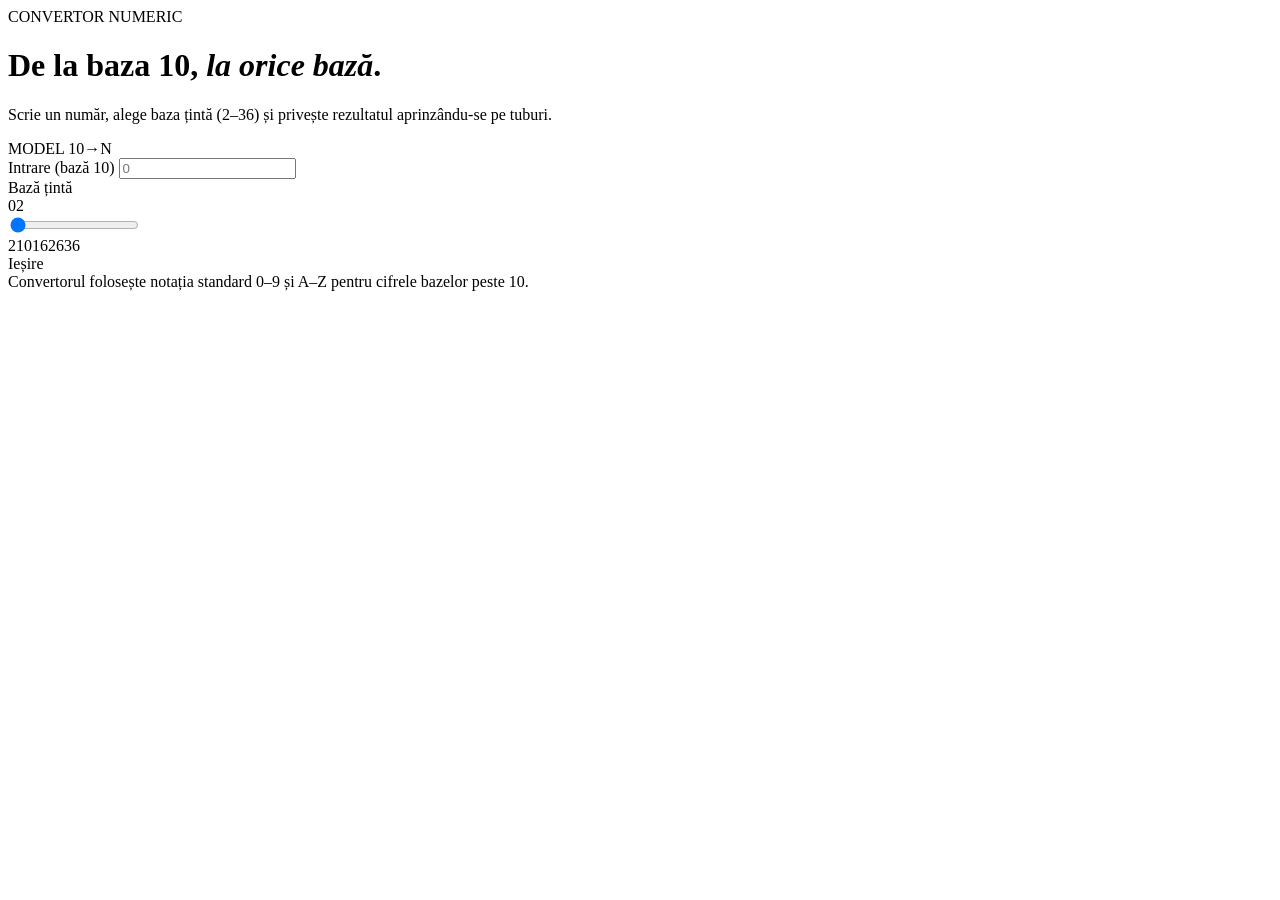
==== binar/index.html @ a34fc868 "Update HTML structure and language to Romanian" ====
<!DOCTYPE html>
<html lang="ro">
<head>
<meta charset="UTF-8">
<meta name="viewport" content="width=device-width, initial-scale=1.0">
<title>Convertor de baze numerice</title>
<meta name="description" content="Convertește un număr din baza 10 în orice bază de la 2 la 36, pe un afișaj cu tuburi Nixie.">

<link rel="preconnect" href="https://fonts.googleapis.com">
<link rel="preconnect" href="https://fonts.gstatic.com" crossorigin>
<link href="https://fonts.googleapis.com/css2?family=Big+Shoulders+Display:wght@600;700;800&family=Work+Sans:wght@400;500;600&family=Space+Mono:wght@400;700&display=swap" rel="stylesheet">

<link rel="stylesheet" href="style.css">
</head>
<body>

<main>
  <span class="eyebrow">CONVERTOR NUMERIC</span>
  <h1>De la baza 10, <em>la orice bază</em>.</h1>
  <p class="subhead">Scrie un număr, alege baza țintă (2–36) și privește rezultatul aprinzându-se pe tuburi.</p>

  <div class="device">
    <div class="device-head">
      <span class="brand">MODEL 10→N</span>
      <span class="power-dot" aria-hidden="true"></span>
    </div>

    <div class="row">
      <label class="row-label" for="numInput">Intrare <span class="row-hint">(bază 10)</span></label>
      <input
        id="numInput"
        class="num-input"
        type="text"
        inputmode="numeric"
        autocomplete="off"
        spellcheck="false"
        placeholder="0"
        aria-describedby="inputError"
      >
      <span id="inputError" class="input-error"></span>
    </div>

    <div class="row">
      <div class="base-head">
        <label class="row-label" for="baseRange">Bază țintă</label>
        <div class="base-readout" aria-hidden="true">
          <span class="tube tube-small" id="baseTubeTens">0</span><span class="tube tube-small" id="baseTubeOnes">2</span>
        </div>
      </div>
      <input type="range" id="baseRange" class="base-range" min="2" max="36" step="1" value="2" aria-label="Bază țintă, de la 2 la 36">
      <div class="base-scale" aria-hidden="true">
        <span>2</span><span>10</span><span>16</span><span>26</span><span>36</span>
      </div>
    </div>

    <div class="row output-row">
      <label class="row-label">Ieșire</label>
      <div class="tube-bank" id="tubeBank" aria-live="polite"></div>
    </div>
  </div>

  <footer>Convertorul folosește notația standard 0–9 și A–Z pentru cifrele bazelor peste 10.</footer>
</main>

<script src="main.js"></script>
</body>
</html>
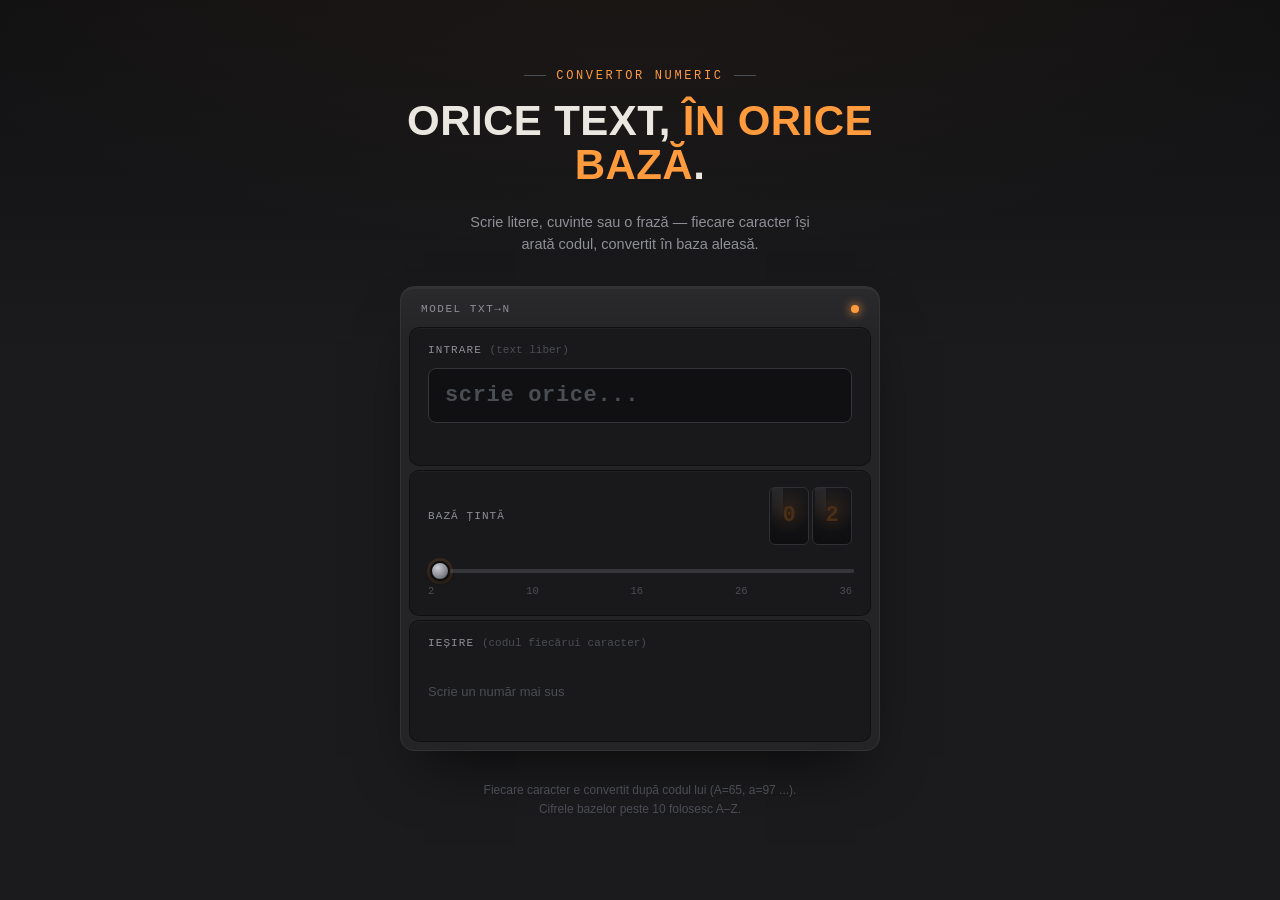
==== commit 92dda41e: "Update HTML for text base converter" ====
--- a/binar/index.html
+++ b/binar/index.html
@@ -3,8 +3,8 @@
 <head>
 <meta charset="UTF-8">
 <meta name="viewport" content="width=device-width, initial-scale=1.0">
-<title>Convertor de baze numerice</title>
-<meta name="description" content="Convertește un număr din baza 10 în orice bază de la 2 la 36, pe un afișaj cu tuburi Nixie.">
+<title>Convertor de text în orice bază</title>
+<meta name="description" content="Convertește orice text — litere, cuvinte, fraze — în orice bază de la 2 la 36, pe un afișaj cu tuburi Nixie.">
 
 <link rel="preconnect" href="https://fonts.googleapis.com">
 <link rel="preconnect" href="https://fonts.gstatic.com" crossorigin>
@@ -16,31 +16,30 @@
 
 <main>
   <span class="eyebrow">CONVERTOR NUMERIC</span>
-  <h1>De la baza 10, <em>la orice bază</em>.</h1>
-  <p class="subhead">Scrie un număr, alege baza țintă (2–36) și privește rezultatul aprinzându-se pe tuburi.</p>
+  <h1>Orice text, <em>în orice bază</em>.</h1>
+  <p class="subhead">Scrie litere, cuvinte sau o frază — fiecare caracter își arată codul, convertit în baza aleasă.</p>
 
   <div class="device">
     <div class="device-head">
-      <span class="brand">MODEL 10→N</span>
+      <span class="brand">MODEL TXT→N</span>
       <span class="power-dot" aria-hidden="true"></span>
     </div>
 
     <div class="row">
-      <label class="row-label" for="numInput">Intrare <span class="row-hint">(bază 10)</span></label>
+      <label class="row-label" for="numInput">Intrare <span class="row-hint">(text liber)</span></label>
       <input
         id="numInput"
         class="num-input"
         type="text"
-        inputmode="numeric"
         autocomplete="off"
         spellcheck="false"
-        placeholder="0"
+        placeholder="scrie orice..."
         aria-describedby="inputError"
       >
       <span id="inputError" class="input-error"></span>
     </div>
 
-    <div class="row">
+    <div class="row row-base">
       <div class="base-head">
         <label class="row-label" for="baseRange">Bază țintă</label>
         <div class="base-readout" aria-hidden="true">
@@ -54,12 +53,12 @@
     </div>
 
     <div class="row output-row">
-      <label class="row-label">Ieșire</label>
+      <label class="row-label">Ieșire <span class="row-hint">(codul fiecărui caracter)</span></label>
       <div class="tube-bank" id="tubeBank" aria-live="polite"></div>
     </div>
   </div>
 
-  <footer>Convertorul folosește notația standard 0–9 și A–Z pentru cifrele bazelor peste 10.</footer>
+  <footer>Fiecare caracter e convertit după codul lui (A=65, a=97 ...). Cifrele bazelor peste 10 folosesc A–Z.</footer>
 </main>
 
 <script src="main.js"></script>
--- a/binar/style.css
+++ b/binar/style.css
@@ -0,0 +1,360 @@
+:root {
+  --chassis: #1B1B1D;
+  --chassis-deep: #101012;
+  --panel: #242427;
+  --panel-inset: #19191B;
+  --metal: #8A8D93;
+  --metal-light: #CBCED4;
+  --metal-dark: #4A4D53;
+  --amber: #FF9A3D;
+  --amber-bright: #FFC084;
+  --amber-dim: #4A2E15;
+  --amber-glow: rgba(255, 154, 61, 0.55);
+  --text: #EAE7E0;
+  --text-dim: #8E9096;
+  --line: #35353A;
+  --danger: #E2604F;
+
+  --font-display: 'Big Shoulders Display', 'Arial Narrow', sans-serif;
+  --font-body: 'Work Sans', 'Segoe UI', sans-serif;
+  --font-mono: 'Space Mono', 'Courier New', monospace;
+}
+
+* { box-sizing: border-box; }
+
+html { scroll-behavior: smooth; }
+
+@media (prefers-reduced-motion: reduce) {
+  *, *::before, *::after {
+    animation-duration: 0.01ms !important;
+    transition-duration: 0.01ms !important;
+  }
+}
+
+body {
+  margin: 0;
+  min-height: 100vh;
+  font-family: var(--font-body);
+  color: var(--text);
+  background:
+    radial-gradient(ellipse 120% 70% at 50% -10%, rgba(255, 154, 61, 0.06), transparent 55%),
+    linear-gradient(180deg, var(--chassis-deep), var(--chassis) 40%);
+  background-color: var(--chassis);
+  display: flex;
+  align-items: center;
+  justify-content: center;
+  padding: 48px 20px 60px;
+}
+
+main {
+  width: 100%;
+  max-width: 480px;
+  display: flex;
+  flex-direction: column;
+  align-items: center;
+}
+
+.eyebrow {
+  font-family: var(--font-mono);
+  font-size: 12px;
+  letter-spacing: 0.22em;
+  text-transform: uppercase;
+  color: var(--amber);
+  display: flex;
+  align-items: center;
+  gap: 10px;
+}
+.eyebrow::before, .eyebrow::after {
+  content: '';
+  width: 22px;
+  height: 1px;
+  background: var(--metal-dark);
+}
+
+h1 {
+  font-family: var(--font-display);
+  font-weight: 700;
+  font-size: clamp(30px, 6vw, 42px);
+  line-height: 1.04;
+  text-transform: uppercase;
+  letter-spacing: 0.01em;
+  text-align: center;
+  margin: 16px 0 10px;
+  color: var(--text);
+}
+h1 em {
+  font-style: normal;
+  color: var(--amber);
+}
+
+.subhead {
+  font-size: 14.5px;
+  color: var(--text-dim);
+  text-align: center;
+  max-width: 360px;
+  line-height: 1.55;
+  margin-bottom: 30px;
+}
+
+/* ---------------- Device chassis ---------------- */
+
+.device {
+  width: 100%;
+  background: linear-gradient(180deg, #2A2A2D, var(--panel) 12%);
+  border-radius: 14px;
+  padding: 4px;
+  box-shadow:
+    0 30px 60px -24px rgba(0,0,0,0.7),
+    0 2px 0 rgba(255,255,255,0.04) inset;
+  border: 1px solid #333336;
+}
+
+.device-head {
+  display: flex;
+  align-items: center;
+  justify-content: space-between;
+  padding: 12px 16px;
+}
+
+.device-head .brand {
+  font-family: var(--font-mono);
+  font-size: 11px;
+  letter-spacing: 0.14em;
+  color: var(--text-dim);
+}
+
+.power-dot {
+  width: 8px;
+  height: 8px;
+  border-radius: 50%;
+  background: var(--amber);
+  box-shadow: 0 0 8px 2px var(--amber-glow);
+  animation: pulse-dot 2.4s ease-in-out infinite;
+}
+
+@keyframes pulse-dot {
+  0%, 100% { opacity: 1; }
+  50% { opacity: 0.45; }
+}
+
+.row {
+  background: var(--panel-inset);
+  margin: 0 4px 4px;
+  border-radius: 10px;
+  padding: 16px 18px 18px;
+  border: 1px solid rgba(0,0,0,0.4);
+  box-shadow: 0 1px 0 rgba(255,255,255,0.03) inset;
+}
+.row:last-child { margin-bottom: 4px; }
+
+.row-label {
+  display: block;
+  font-family: var(--font-mono);
+  font-size: 11px;
+  letter-spacing: 0.1em;
+  text-transform: uppercase;
+  color: var(--text-dim);
+  margin-bottom: 12px;
+}
+
+.row-hint {
+  text-transform: none;
+  letter-spacing: 0;
+  color: var(--metal-dark);
+}
+
+/* ---------------- Number input ---------------- */
+
+.num-input {
+  width: 100%;
+  background: var(--chassis-deep);
+  border: 1px solid var(--line);
+  border-radius: 8px;
+  padding: 14px 16px;
+  font-family: var(--font-mono);
+  font-size: 22px;
+  font-weight: 700;
+  color: var(--amber-bright);
+  text-shadow: 0 0 12px var(--amber-glow);
+  letter-spacing: 0.03em;
+  transition: border-color 0.2s ease, box-shadow 0.2s ease;
+}
+
+.num-input::placeholder { color: var(--metal-dark); text-shadow: none; }
+
+.num-input:focus {
+  outline: none;
+  border-color: var(--amber);
+  box-shadow: 0 0 0 3px rgba(255, 154, 61, 0.15);
+}
+
+.num-input.has-error {
+  border-color: var(--danger);
+}
+
+.input-error {
+  display: block;
+  min-height: 16px;
+  font-family: var(--font-mono);
+  font-size: 11.5px;
+  color: var(--danger);
+  margin-top: 8px;
+}
+
+/* ---------------- Base slider ---------------- */
+
+.base-head {
+  display: flex;
+  align-items: center;
+  justify-content: space-between;
+  margin-bottom: 14px;
+}
+.base-head .row-label { margin-bottom: 0; }
+
+.base-readout {
+  display: flex;
+  gap: 3px;
+}
+
+.tube-small {
+  width: 26px;
+  height: 34px;
+  font-size: 16px;
+}
+
+.base-range {
+  -webkit-appearance: none;
+  appearance: none;
+  width: 100%;
+  height: 4px;
+  border-radius: 2px;
+  background: var(--line);
+  outline: none;
+}
+
+.base-range::-webkit-slider-thumb {
+  -webkit-appearance: none;
+  width: 20px;
+  height: 20px;
+  border-radius: 50%;
+  background: radial-gradient(circle at 35% 30%, var(--metal-light), var(--metal) 55%, var(--metal-dark) 100%);
+  border: 2px solid #0d0d0e;
+  box-shadow: 0 2px 4px rgba(0,0,0,0.5), 0 0 0 3px rgba(255,154,61,0.12);
+  cursor: pointer;
+  margin-top: -8px;
+}
+
+.base-range::-moz-range-thumb {
+  width: 18px;
+  height: 18px;
+  border-radius: 50%;
+  background: radial-gradient(circle at 35% 30%, var(--metal-light), var(--metal) 55%, var(--metal-dark) 100%);
+  border: 2px solid #0d0d0e;
+  box-shadow: 0 2px 4px rgba(0,0,0,0.5);
+  cursor: pointer;
+}
+
+.base-range::-webkit-slider-runnable-track {
+  height: 4px;
+  border-radius: 2px;
+  background: linear-gradient(to right, var(--amber) 0%, var(--amber) var(--pct, 0%), var(--line) var(--pct, 0%), var(--line) 100%);
+}
+.base-range::-moz-range-progress {
+  height: 4px;
+  border-radius: 2px;
+  background: var(--amber);
+}
+.base-range::-moz-range-track {
+  height: 4px;
+  border-radius: 2px;
+  background: var(--line);
+}
+
+.base-range:focus-visible {
+  outline: 2px solid var(--amber);
+  outline-offset: 4px;
+}
+
+.base-scale {
+  display: flex;
+  justify-content: space-between;
+  margin-top: 8px;
+  font-family: var(--font-mono);
+  font-size: 10.5px;
+  color: var(--metal-dark);
+}
+
+/* ---------------- Nixie tube bank ---------------- */
+
+.tube-bank {
+  display: flex;
+  flex-wrap: wrap;
+  gap: 6px;
+  min-height: 62px;
+  align-items: center;
+}
+
+.tube {
+  position: relative;
+  width: 40px;
+  height: 58px;
+  border-radius: 6px;
+  background:
+    radial-gradient(ellipse 80% 60% at 50% 40%, rgba(255,154,61,0.10), transparent 70%),
+    linear-gradient(180deg, #17171A, #0E0E10);
+  border: 1px solid #303034;
+  display: flex;
+  align-items: center;
+  justify-content: center;
+  font-family: var(--font-mono);
+  font-weight: 700;
+  font-size: 22px;
+  color: var(--amber-dim);
+  overflow: hidden;
+  flex-shrink: 0;
+}
+
+.tube::after {
+  content: '';
+  position: absolute;
+  top: 0; left: 6%;
+  width: 28%;
+  height: 100%;
+  background: linear-gradient(180deg, rgba(255,255,255,0.08), transparent 60%);
+  pointer-events: none;
+}
+
+.tube.lit {
+  color: var(--amber-bright);
+  text-shadow: 0 0 10px var(--amber-glow), 0 0 22px var(--amber-glow);
+  border-color: #4a3220;
+  animation: tube-flicker 0.35s ease-out;
+}
+
+@keyframes tube-flicker {
+  0%   { opacity: 0.2; }
+  35%  { opacity: 1; }
+  55%  { opacity: 0.55; }
+  100% { opacity: 1; }
+}
+
+.tube-empty {
+  color: var(--metal-dark);
+  font-family: var(--font-body);
+  font-size: 13px;
+  font-weight: 500;
+}
+
+footer {
+  margin-top: 30px;
+  font-size: 12px;
+  color: var(--metal-dark);
+  text-align: center;
+  max-width: 340px;
+  line-height: 1.6;
+}
+
+@media (max-width: 420px) {
+  .tube { width: 34px; height: 50px; font-size: 18px; }
+  .num-input { font-size: 19px; }
+}
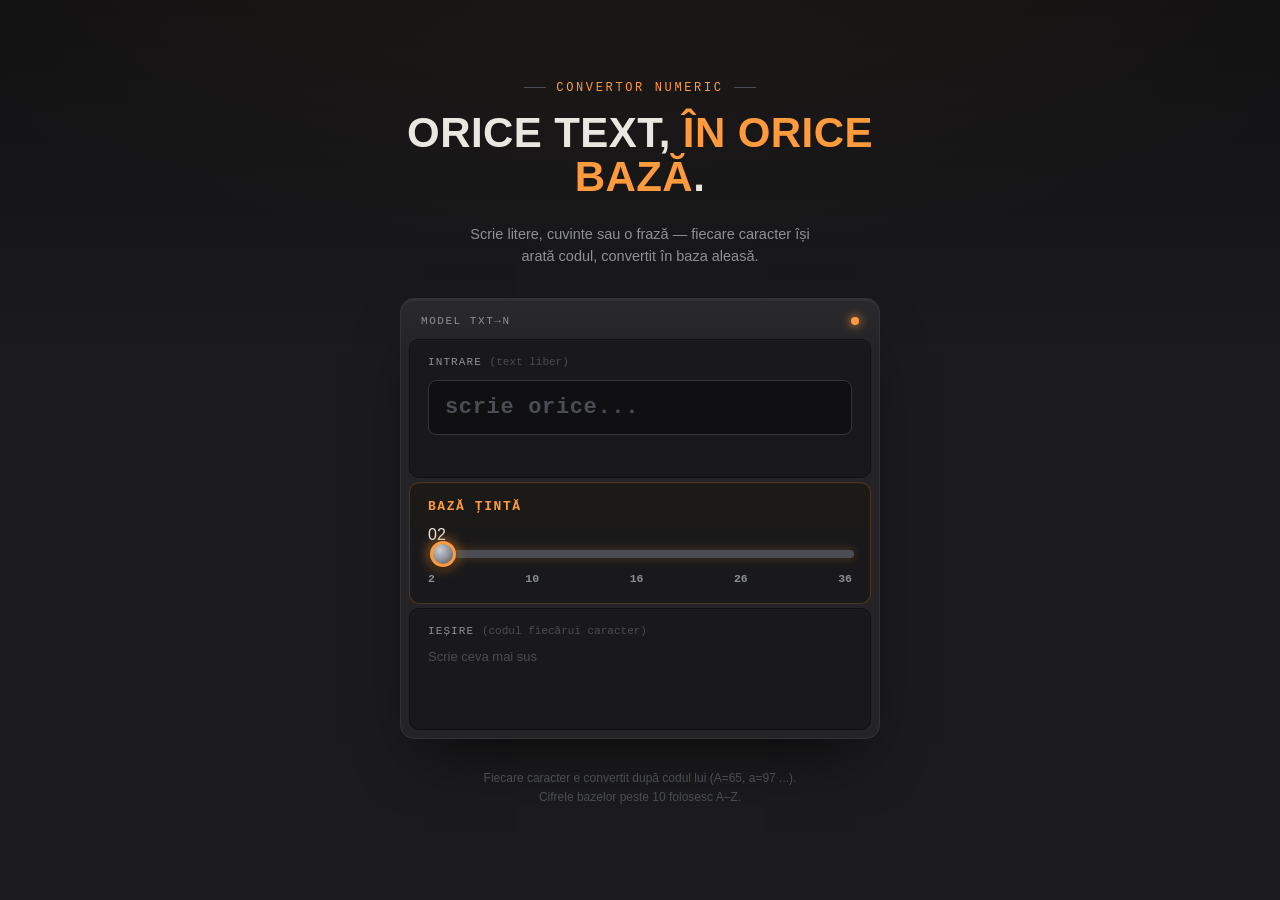
==== commit cdf42bcf: "Update index.html" ====
--- a/binar/index.html
+++ b/binar/index.html
@@ -40,11 +40,9 @@
     </div>
 
     <div class="row row-base">
-      <div class="base-head">
-        <label class="row-label" for="baseRange">Bază țintă</label>
-        <div class="base-readout" aria-hidden="true">
-          <span class="tube tube-small" id="baseTubeTens">0</span><span class="tube tube-small" id="baseTubeOnes">2</span>
-        </div>
+      <label class="row-label" for="baseRange">Bază țintă</label>
+      <div class="base-hero" aria-hidden="true">
+        <span class="base-digit" id="baseTubeTens">0</span><span class="base-digit" id="baseTubeOnes">2</span>
       </div>
       <input type="range" id="baseRange" class="base-range" min="2" max="36" step="1" value="2" aria-label="Bază țintă, de la 2 la 36">
       <div class="base-scale" aria-hidden="true">
--- a/binar/style.css
+++ b/binar/style.css
@@ -203,71 +203,86 @@
 
 /* ---------------- Base slider ---------------- */
 
+.row-base {
+  border-color: rgba(255, 154, 61, 0.22);
+  background: linear-gradient(180deg, #1D1A16, var(--panel-inset) 60%);
+}
+
+.row-base .row-label {
+  font-size: 13px;
+  letter-spacing: 0.12em;
+  color: var(--amber);
+  font-weight: 700;
+}
+
 .base-head {
   display: flex;
   align-items: center;
   justify-content: space-between;
-  margin-bottom: 14px;
+  margin-bottom: 16px;
 }
 .base-head .row-label { margin-bottom: 0; }
 
 .base-readout {
   display: flex;
-  gap: 3px;
+  gap: 4px;
 }
 
 .tube-small {
-  width: 26px;
-  height: 34px;
-  font-size: 16px;
+  width: 32px;
+  height: 42px;
+  font-size: 19px;
+  border-color: #4a3220;
 }
 
 .base-range {
   -webkit-appearance: none;
   appearance: none;
   width: 100%;
-  height: 4px;
-  border-radius: 2px;
+  height: 8px;
+  border-radius: 4px;
   background: var(--line);
   outline: none;
 }
 
 .base-range::-webkit-slider-thumb {
   -webkit-appearance: none;
-  width: 20px;
-  height: 20px;
+  width: 26px;
+  height: 26px;
   border-radius: 50%;
   background: radial-gradient(circle at 35% 30%, var(--metal-light), var(--metal) 55%, var(--metal-dark) 100%);
-  border: 2px solid #0d0d0e;
-  box-shadow: 0 2px 4px rgba(0,0,0,0.5), 0 0 0 3px rgba(255,154,61,0.12);
+  border: 3px solid var(--amber);
+  box-shadow: 0 2px 6px rgba(0,0,0,0.6), 0 0 12px 2px var(--amber-glow);
   cursor: pointer;
-  margin-top: -8px;
+  margin-top: -9px;
 }
 
 .base-range::-moz-range-thumb {
-  width: 18px;
-  height: 18px;
+  width: 24px;
+  height: 24px;
   border-radius: 50%;
   background: radial-gradient(circle at 35% 30%, var(--metal-light), var(--metal) 55%, var(--metal-dark) 100%);
-  border: 2px solid #0d0d0e;
-  box-shadow: 0 2px 4px rgba(0,0,0,0.5);
+  border: 3px solid var(--amber);
+  box-shadow: 0 2px 6px rgba(0,0,0,0.6), 0 0 12px 2px var(--amber-glow);
   cursor: pointer;
 }
 
 .base-range::-webkit-slider-runnable-track {
-  height: 4px;
-  border-radius: 2px;
-  background: linear-gradient(to right, var(--amber) 0%, var(--amber) var(--pct, 0%), var(--line) var(--pct, 0%), var(--line) 100%);
+  height: 8px;
+  border-radius: 4px;
+  background: linear-gradient(to right, var(--amber) 0%, var(--amber) var(--pct, 0%), var(--metal-dark) var(--pct, 0%), var(--metal-dark) 100%);
+  box-shadow: 0 0 10px rgba(255, 154, 61, 0.25);
 }
 .base-range::-moz-range-progress {
-  height: 4px;
-  border-radius: 2px;
+  height: 8px;
+  border-radius: 4px;
   background: var(--amber);
+  box-shadow: 0 0 10px rgba(255, 154, 61, 0.25);
 }
 .base-range::-moz-range-track {
-  height: 4px;
-  border-radius: 2px;
-  background: var(--line);
+  height: 8px;
+  border-radius: 4px;
+  background: var(--metal-dark);
 }
 
 .base-range:focus-visible {
@@ -278,10 +293,11 @@
 .base-scale {
   display: flex;
   justify-content: space-between;
-  margin-top: 8px;
-  font-family: var(--font-mono);
-  font-size: 10.5px;
-  color: var(--metal-dark);
+  margin-top: 10px;
+  font-family: var(--font-mono);
+  font-size: 11.5px;
+  font-weight: 700;
+  color: var(--metal);
 }
 
 /* ---------------- Nixie tube bank ---------------- */
@@ -289,9 +305,34 @@
 .tube-bank {
   display: flex;
   flex-wrap: wrap;
+  gap: 16px 14px;
+  min-height: 62px;
+  align-items: flex-start;
+}
+
+.tube-group {
+  display: flex;
+  flex-direction: column;
+  align-items: center;
   gap: 6px;
-  min-height: 62px;
-  align-items: center;
+}
+
+.tube-glyph {
+  font-family: var(--font-mono);
+  font-size: 12px;
+  font-weight: 700;
+  color: var(--text-dim);
+  background: rgba(255,255,255,0.04);
+  border: 1px solid var(--line);
+  border-radius: 4px;
+  min-width: 18px;
+  text-align: center;
+  padding: 1px 4px;
+}
+
+.tube-digits {
+  display: flex;
+  gap: 4px;
 }
 
 .tube {
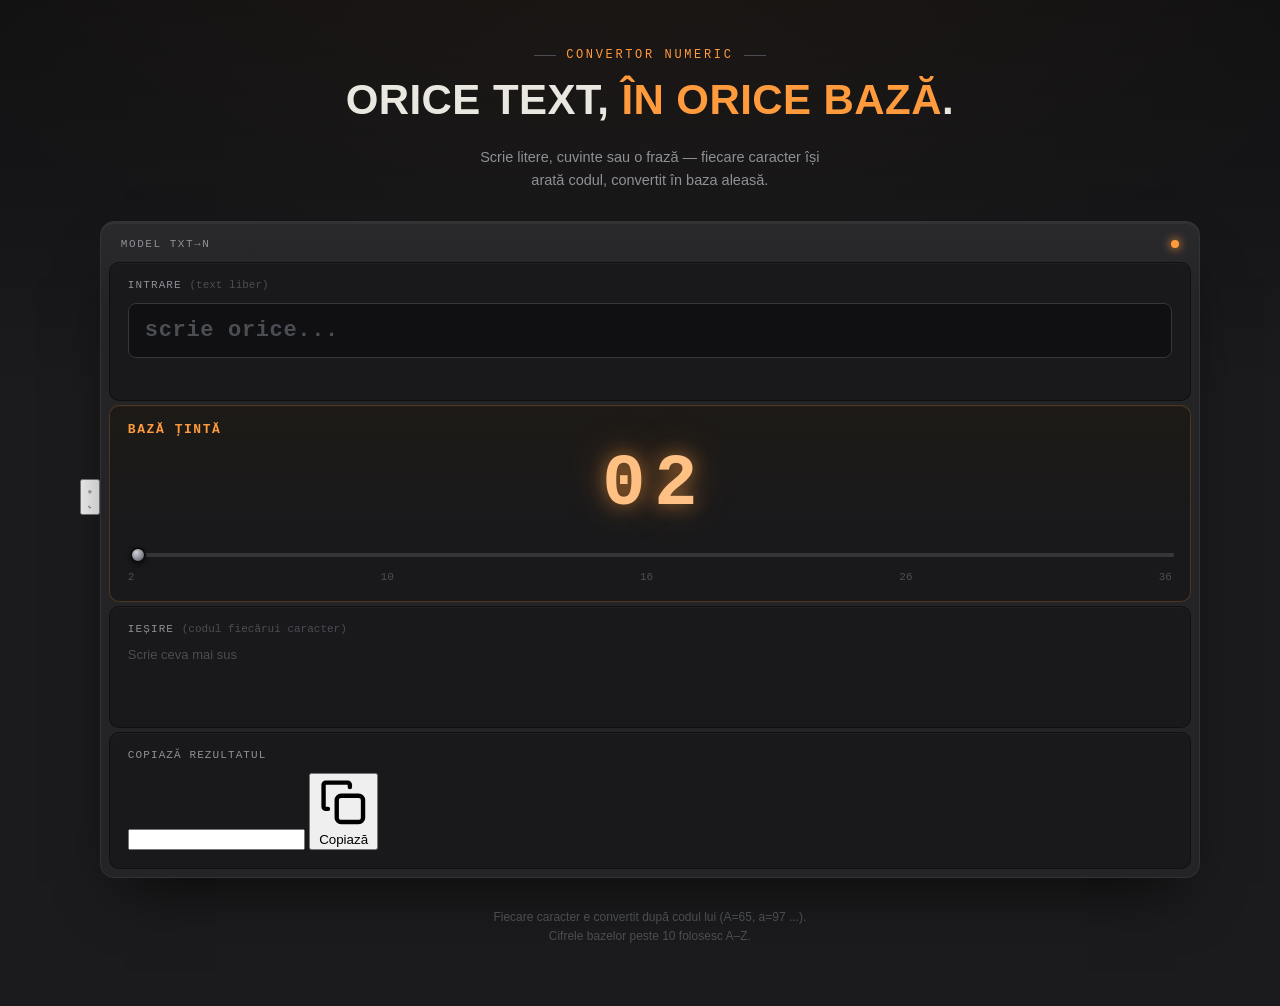
==== commit 1ae58a1e: "Add theme toggle button and copy output feature" ====
--- a/binar/index.html
+++ b/binar/index.html
@@ -13,6 +13,12 @@
 <link rel="stylesheet" href="style.css">
 </head>
 <body>
+
+<button class="theme-toggle" id="themeToggle" type="button" aria-pressed="false" aria-label="Comută între modul întunecat și cel deschis">
+  <svg class="track-icon icon-sun" viewBox="0 0 24 24" fill="none" stroke="currentColor" stroke-width="2" aria-hidden="true"><circle cx="12" cy="12" r="4"/><path d="M12 2v2M12 20v2M4.9 4.9l1.4 1.4M17.7 17.7l1.4 1.4M2 12h2M20 12h2M4.9 19.1l1.4-1.4M17.7 6.3l1.4-1.4" stroke-linecap="round"/></svg>
+  <svg class="track-icon icon-moon" viewBox="0 0 24 24" fill="none" stroke="currentColor" stroke-width="2" aria-hidden="true"><path d="M20 14.5A8 8 0 1 1 9.5 4a6.5 6.5 0 0 0 10.5 10.5z" stroke-linejoin="round"/></svg>
+  <span class="knob" aria-hidden="true"></span>
+</button>
 
 <main>
   <span class="eyebrow">CONVERTOR NUMERIC</span>
@@ -54,6 +60,17 @@
       <label class="row-label">Ieșire <span class="row-hint">(codul fiecărui caracter)</span></label>
       <div class="tube-bank" id="tubeBank" aria-live="polite"></div>
     </div>
+
+    <div class="row">
+      <label class="row-label" for="copyOutput">Copiază rezultatul</label>
+      <div class="copy-row">
+        <input id="copyOutput" class="copy-input" type="text" readonly aria-label="Rezultatul, gata de copiat">
+        <button class="copy-btn" id="copyBtn" type="button">
+          <svg viewBox="0 0 24 24" fill="none" stroke="currentColor" stroke-width="2" aria-hidden="true"><rect x="9" y="9" width="12" height="12" rx="2"/><path d="M5 15H4a1 1 0 0 1-1-1V4a1 1 0 0 1 1-1h10a1 1 0 0 1 1 1v1" stroke-linecap="round" stroke-linejoin="round"/></svg>
+          <span id="copyBtnLabel">Copiază</span>
+        </button>
+      </div>
+    </div>
   </div>
 
   <footer>Fiecare caracter e convertit după codul lui (A=65, a=97 ...). Cifrele bazelor peste 10 folosesc A–Z.</footer>
--- a/binar/style.css
+++ b/binar/style.css
@@ -48,7 +48,7 @@
 
 main {
   width: 100%;
-  max-width: 480px;
+  max-width: 1100px;
   display: flex;
   flex-direction: column;
   align-items: center;
@@ -223,66 +223,81 @@
 }
 .base-head .row-label { margin-bottom: 0; }
 
-.base-readout {
-  display: flex;
-  gap: 4px;
-}
-
-.tube-small {
-  width: 32px;
-  height: 42px;
-  font-size: 19px;
-  border-color: #4a3220;
+.base-hero {
+  display: flex;
+  justify-content: center;
+  gap: 6px;
+  margin: 4px 0 22px;
+}
+
+.base-digit {
+  font-family: var(--font-mono);
+  font-weight: 700;
+  font-size: 72px;
+  line-height: 1;
+  color: var(--amber-bright);
+  text-shadow: 0 0 18px var(--amber-glow), 0 0 40px rgba(255, 154, 61, 0.35);
+  min-width: 46px;
+  text-align: center;
+  transition: text-shadow 0.2s ease;
+}
+
+@keyframes base-pulse {
+  0%   { text-shadow: 0 0 30px var(--amber-bright), 0 0 60px var(--amber-glow); transform: scale(1.08); }
+  100% { text-shadow: 0 0 18px var(--amber-glow), 0 0 40px rgba(255, 154, 61, 0.35); transform: scale(1); }
+}
+
+.base-digit.pulse {
+  display: inline-block;
+  animation: base-pulse 0.25s ease-out;
 }
 
 .base-range {
   -webkit-appearance: none;
   appearance: none;
   width: 100%;
-  height: 8px;
-  border-radius: 4px;
+  height: 4px;
+  border-radius: 2px;
   background: var(--line);
   outline: none;
 }
 
 .base-range::-webkit-slider-thumb {
   -webkit-appearance: none;
-  width: 26px;
-  height: 26px;
+  width: 16px;
+  height: 16px;
   border-radius: 50%;
   background: radial-gradient(circle at 35% 30%, var(--metal-light), var(--metal) 55%, var(--metal-dark) 100%);
-  border: 3px solid var(--amber);
-  box-shadow: 0 2px 6px rgba(0,0,0,0.6), 0 0 12px 2px var(--amber-glow);
+  border: 2px solid #0d0d0e;
+  box-shadow: 0 2px 4px rgba(0,0,0,0.5);
   cursor: pointer;
-  margin-top: -9px;
+  margin-top: -6px;
 }
 
 .base-range::-moz-range-thumb {
-  width: 24px;
-  height: 24px;
+  width: 14px;
+  height: 14px;
   border-radius: 50%;
   background: radial-gradient(circle at 35% 30%, var(--metal-light), var(--metal) 55%, var(--metal-dark) 100%);
-  border: 3px solid var(--amber);
-  box-shadow: 0 2px 6px rgba(0,0,0,0.6), 0 0 12px 2px var(--amber-glow);
+  border: 2px solid #0d0d0e;
+  box-shadow: 0 2px 4px rgba(0,0,0,0.5);
   cursor: pointer;
 }
 
 .base-range::-webkit-slider-runnable-track {
-  height: 8px;
-  border-radius: 4px;
-  background: linear-gradient(to right, var(--amber) 0%, var(--amber) var(--pct, 0%), var(--metal-dark) var(--pct, 0%), var(--metal-dark) 100%);
-  box-shadow: 0 0 10px rgba(255, 154, 61, 0.25);
+  height: 4px;
+  border-radius: 2px;
+  background: linear-gradient(to right, var(--metal-dark) 0%, var(--metal-dark) var(--pct, 0%), var(--line) var(--pct, 0%), var(--line) 100%);
 }
 .base-range::-moz-range-progress {
-  height: 8px;
-  border-radius: 4px;
-  background: var(--amber);
-  box-shadow: 0 0 10px rgba(255, 154, 61, 0.25);
+  height: 4px;
+  border-radius: 2px;
+  background: var(--metal-dark);
 }
 .base-range::-moz-range-track {
-  height: 8px;
-  border-radius: 4px;
-  background: var(--metal-dark);
+  height: 4px;
+  border-radius: 2px;
+  background: var(--line);
 }
 
 .base-range:focus-visible {
@@ -295,9 +310,8 @@
   justify-content: space-between;
   margin-top: 10px;
   font-family: var(--font-mono);
-  font-size: 11.5px;
-  font-weight: 700;
-  color: var(--metal);
+  font-size: 11px;
+  color: var(--metal-dark);
 }
 
 /* ---------------- Nixie tube bank ---------------- */
@@ -337,9 +351,9 @@
 
 .tube {
   position: relative;
-  width: 40px;
-  height: 58px;
-  border-radius: 6px;
+  width: 30px;
+  height: 42px;
+  border-radius: 5px;
   background:
     radial-gradient(ellipse 80% 60% at 50% 40%, rgba(255,154,61,0.10), transparent 70%),
     linear-gradient(180deg, #17171A, #0E0E10);
@@ -349,7 +363,7 @@
   justify-content: center;
   font-family: var(--font-mono);
   font-weight: 700;
-  font-size: 22px;
+  font-size: 16px;
   color: var(--amber-dim);
   overflow: hidden;
   flex-shrink: 0;
@@ -396,6 +410,7 @@
 }
 
 @media (max-width: 420px) {
-  .tube { width: 34px; height: 50px; font-size: 18px; }
+  .tube { width: 26px; height: 36px; font-size: 14px; }
   .num-input { font-size: 19px; }
-}
+  .base-digit { font-size: 52px; }
+}
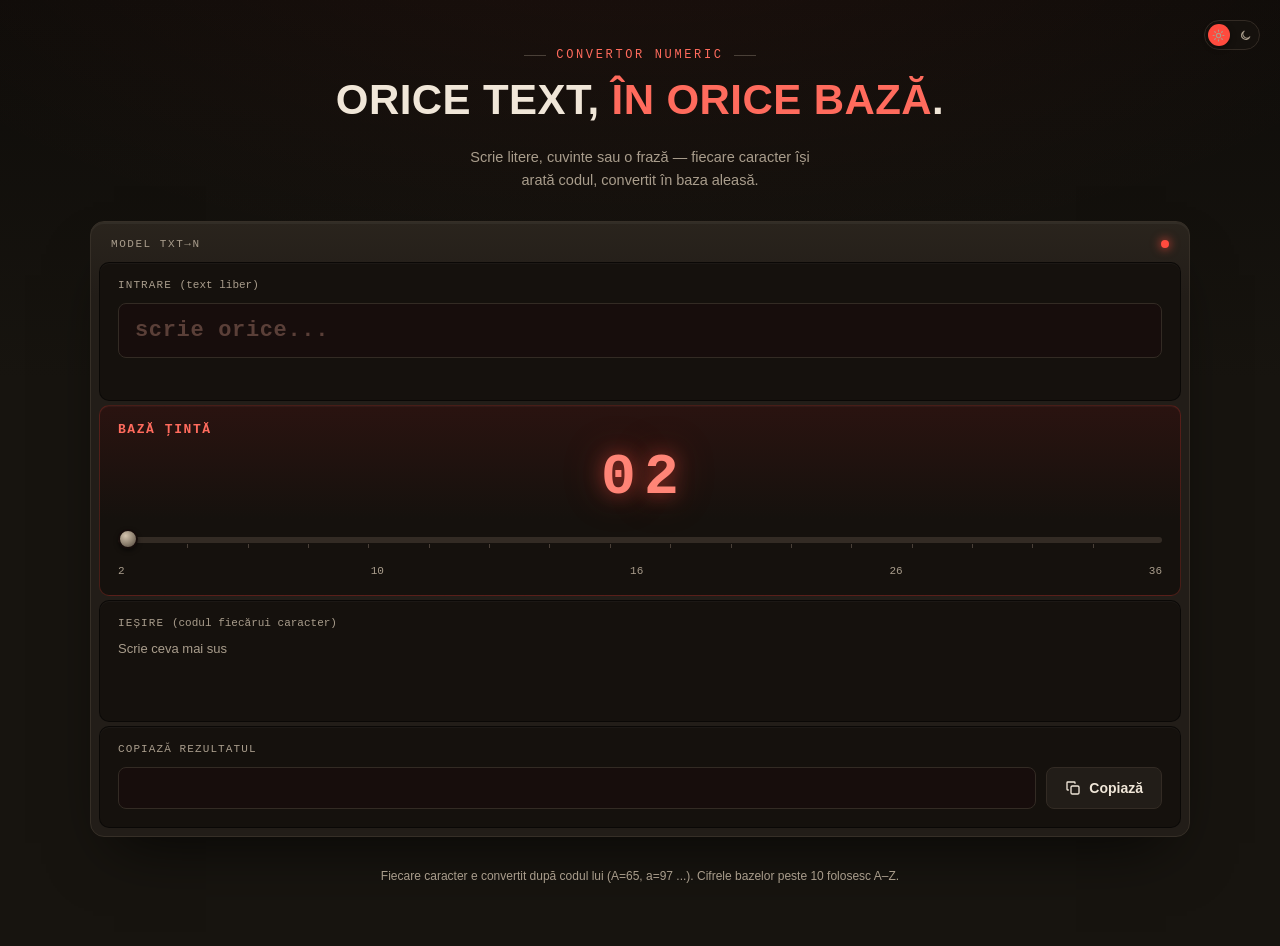
==== commit 11daac4a: "Wrap input range in a slider div for styling" ====
--- a/binar/index.html
+++ b/binar/index.html
@@ -50,7 +50,10 @@
       <div class="base-hero" aria-hidden="true">
         <span class="base-digit" id="baseTubeTens">0</span><span class="base-digit" id="baseTubeOnes">2</span>
       </div>
-      <input type="range" id="baseRange" class="base-range" min="2" max="36" step="1" value="2" aria-label="Bază țintă, de la 2 la 36">
+      <div class="base-slider-wrap">
+        <input type="range" id="baseRange" class="base-range" min="2" max="36" step="1" value="2" aria-label="Bază țintă, de la 2 la 36">
+        <div class="base-ticks" aria-hidden="true"></div>
+      </div>
       <div class="base-scale" aria-hidden="true">
         <span>2</span><span>10</span><span>16</span><span>26</span><span>36</span>
       </div>
--- a/binar/style.css
+++ b/binar/style.css
@@ -1,23 +1,83 @@
 :root {
-  --chassis: #1B1B1D;
-  --chassis-deep: #101012;
-  --panel: #242427;
-  --panel-inset: #19191B;
-  --metal: #8A8D93;
-  --metal-light: #CBCED4;
-  --metal-dark: #4A4D53;
-  --amber: #FF9A3D;
-  --amber-bright: #FFC084;
-  --amber-dim: #4A2E15;
-  --amber-glow: rgba(255, 154, 61, 0.55);
-  --text: #EAE7E0;
-  --text-dim: #8E9096;
-  --line: #35353A;
-  --danger: #E2604F;
+  --chassis: #17140F;
+  --chassis-deep: #0E0C09;
+  --panel: #221D18;
+  --panel-inset: #15110D;
+  --device-top: #2A241D;
+  --device-border: #362F27;
+  --row-base-top: #2A1310;
+  --row-border: rgba(0, 0, 0, 0.5);
+  --glyph-bg: rgba(255, 220, 210, 0.06);
+  --display-bg: #170D0C;
+  --metal: #8C7F6E;
+  --metal-light: #D4C4AE;
+  --metal-dark: #4A4038;
+  --amber: #FF4B3E;
+  --amber-bright: #FF8577;
+  --amber-text: #FF6B5D;
+  --amber-dim: #451612;
+  --amber-glow: rgba(255, 75, 62, 0.5);
+  --amber-glow-strong: rgba(255, 75, 62, 0.35);
+  --amber-focus: rgba(255, 75, 62, 0.15);
+  --amber-border-soft: rgba(255, 75, 62, 0.22);
+  --amber-bg-wash: rgba(255, 75, 62, 0.06);
+  --thumb-border: #150C0A;
+  --tube-bg-1: #1D1512;
+  --tube-bg-2: #110B09;
+  --tube-border: #34241E;
+  --tube-lit-border: #4A1F16;
+  --display-muted: #5A3F38;
+  --text: #F0E6D8;
+  --text-dim: #A99D8C;
+  --line: #332B24;
+  --danger: #FFB020;
 
   --font-display: 'Big Shoulders Display', 'Arial Narrow', sans-serif;
   --font-body: 'Work Sans', 'Segoe UI', sans-serif;
   --font-mono: 'Space Mono', 'Courier New', monospace;
+}
+
+/* Light mode isn't just an inverted version of dark mode — it's a
+   different real display technology. Dark mode glows red, like a
+   classic LED digit display (alarm clocks, calculators). Light mode
+   glows teal, like a vacuum-fluorescent display (VFD) — the cool
+   readouts common in daylight-use equipment (microwaves, car
+   stereos). Every token below is its own value, not a lightened
+   copy of the dark set — including the input/output screens, which
+   are a warm near-black in dark mode and a cool slate grey here. */
+html[data-theme="light"] {
+  --chassis: #DCE6E3;
+  --chassis-deep: #CBD7D3;
+  --panel: #EEF4F2;
+  --panel-inset: #F6FAF9;
+  --device-top: #FAFDFC;
+  --device-border: #C3D1CC;
+  --row-base-top: #E1F5F0;
+  --row-border: rgba(10, 40, 35, 0.1);
+  --glyph-bg: rgba(10, 45, 40, 0.05);
+  --display-bg: #37403F;
+  --metal: #4E7C77;
+  --metal-light: #FFFFFF;
+  --metal-dark: #A9C4BE;
+  --amber: #0F9C8C;
+  --amber-bright: #35E0C8;
+  --amber-text: #0A5C53;
+  --amber-dim: #5C6C6A;
+  --amber-glow: rgba(15, 156, 140, 0.45);
+  --amber-glow-strong: rgba(15, 156, 140, 0.3);
+  --amber-focus: rgba(15, 156, 140, 0.16);
+  --amber-border-soft: rgba(15, 156, 140, 0.28);
+  --amber-bg-wash: rgba(15, 156, 140, 0.08);
+  --thumb-border: #0A211E;
+  --tube-bg-1: #3D4746;
+  --tube-bg-2: #2C3433;
+  --tube-border: #4C5654;
+  --tube-lit-border: #1D5A51;
+  --display-muted: #6E7C7A;
+  --text: #0E1F1B;
+  --text-dim: #4C6B65;
+  --line: #C6D6D1;
+  --danger: #B23A3A;
 }
 
 * { box-sizing: border-box; }
@@ -37,7 +97,7 @@
   font-family: var(--font-body);
   color: var(--text);
   background:
-    radial-gradient(ellipse 120% 70% at 50% -10%, rgba(255, 154, 61, 0.06), transparent 55%),
+    radial-gradient(ellipse 120% 70% at 50% -10%, var(--amber-bg-wash), transparent 55%),
     linear-gradient(180deg, var(--chassis-deep), var(--chassis) 40%);
   background-color: var(--chassis);
   display: flex;
@@ -59,7 +119,7 @@
   font-size: 12px;
   letter-spacing: 0.22em;
   text-transform: uppercase;
-  color: var(--amber);
+  color: var(--amber-text);
   display: flex;
   align-items: center;
   gap: 10px;
@@ -84,7 +144,7 @@
 }
 h1 em {
   font-style: normal;
-  color: var(--amber);
+  color: var(--amber-text);
 }
 
 .subhead {
@@ -100,13 +160,13 @@
 
 .device {
   width: 100%;
-  background: linear-gradient(180deg, #2A2A2D, var(--panel) 12%);
+  background: linear-gradient(180deg, var(--device-top), var(--panel) 12%);
   border-radius: 14px;
   padding: 4px;
   box-shadow:
     0 30px 60px -24px rgba(0,0,0,0.7),
     0 2px 0 rgba(255,255,255,0.04) inset;
-  border: 1px solid #333336;
+  border: 1px solid var(--device-border);
 }
 
 .device-head {
@@ -142,7 +202,7 @@
   margin: 0 4px 4px;
   border-radius: 10px;
   padding: 16px 18px 18px;
-  border: 1px solid rgba(0,0,0,0.4);
+  border: 1px solid var(--row-border);
   box-shadow: 0 1px 0 rgba(255,255,255,0.03) inset;
 }
 .row:last-child { margin-bottom: 4px; }
@@ -160,14 +220,14 @@
 .row-hint {
   text-transform: none;
   letter-spacing: 0;
-  color: var(--metal-dark);
+  color: var(--text-dim);
 }
 
 /* ---------------- Number input ---------------- */
 
 .num-input {
   width: 100%;
-  background: var(--chassis-deep);
+  background: var(--display-bg);
   border: 1px solid var(--line);
   border-radius: 8px;
   padding: 14px 16px;
@@ -180,12 +240,12 @@
   transition: border-color 0.2s ease, box-shadow 0.2s ease;
 }
 
-.num-input::placeholder { color: var(--metal-dark); text-shadow: none; }
+.num-input::placeholder { color: var(--display-muted); text-shadow: none; }
 
 .num-input:focus {
   outline: none;
   border-color: var(--amber);
-  box-shadow: 0 0 0 3px rgba(255, 154, 61, 0.15);
+  box-shadow: 0 0 0 3px var(--amber-focus);
 }
 
 .num-input.has-error {
@@ -204,14 +264,14 @@
 /* ---------------- Base slider ---------------- */
 
 .row-base {
-  border-color: rgba(255, 154, 61, 0.22);
-  background: linear-gradient(180deg, #1D1A16, var(--panel-inset) 60%);
+  border-color: var(--amber-border-soft);
+  background: linear-gradient(180deg, var(--row-base-top), var(--panel-inset) 60%);
 }
 
 .row-base .row-label {
   font-size: 13px;
   letter-spacing: 0.12em;
-  color: var(--amber);
+  color: var(--amber-text);
   font-weight: 700;
 }
 
@@ -233,71 +293,95 @@
 .base-digit {
   font-family: var(--font-mono);
   font-weight: 700;
-  font-size: 72px;
+  font-size: 58px;
   line-height: 1;
   color: var(--amber-bright);
-  text-shadow: 0 0 18px var(--amber-glow), 0 0 40px rgba(255, 154, 61, 0.35);
-  min-width: 46px;
+  text-shadow: 0 0 18px var(--amber-glow), 0 0 40px var(--amber-glow-strong);
+  min-width: 37px;
   text-align: center;
   transition: text-shadow 0.2s ease;
 }
 
 @keyframes base-pulse {
   0%   { text-shadow: 0 0 30px var(--amber-bright), 0 0 60px var(--amber-glow); transform: scale(1.08); }
-  100% { text-shadow: 0 0 18px var(--amber-glow), 0 0 40px rgba(255, 154, 61, 0.35); transform: scale(1); }
+  100% { text-shadow: 0 0 18px var(--amber-glow), 0 0 40px var(--amber-glow-strong); transform: scale(1); }
 }
 
 .base-digit.pulse {
   display: inline-block;
   animation: base-pulse 0.25s ease-out;
+}
+
+.base-slider-wrap {
+  position: relative;
 }
 
 .base-range {
   -webkit-appearance: none;
   appearance: none;
   width: 100%;
-  height: 4px;
-  border-radius: 2px;
-  background: var(--line);
+  height: 22px;
+  background: transparent;
   outline: none;
+  position: relative;
+  z-index: 2;
+  margin: 0;
 }
 
 .base-range::-webkit-slider-thumb {
   -webkit-appearance: none;
-  width: 16px;
-  height: 16px;
+  width: 20px;
+  height: 20px;
   border-radius: 50%;
   background: radial-gradient(circle at 35% 30%, var(--metal-light), var(--metal) 55%, var(--metal-dark) 100%);
-  border: 2px solid #0d0d0e;
+  border: 2px solid var(--thumb-border);
   box-shadow: 0 2px 4px rgba(0,0,0,0.5);
   cursor: pointer;
-  margin-top: -6px;
+  margin-top: -8px;
 }
 
 .base-range::-moz-range-thumb {
-  width: 14px;
-  height: 14px;
+  width: 18px;
+  height: 18px;
   border-radius: 50%;
   background: radial-gradient(circle at 35% 30%, var(--metal-light), var(--metal) 55%, var(--metal-dark) 100%);
-  border: 2px solid #0d0d0e;
+  border: 2px solid var(--thumb-border);
   box-shadow: 0 2px 4px rgba(0,0,0,0.5);
   cursor: pointer;
 }
 
 .base-range::-webkit-slider-runnable-track {
+  height: 6px;
+  border-radius: 3px;
+  background: linear-gradient(to right, var(--metal-dark) 0%, var(--metal-dark) var(--pct, 0%), var(--line) var(--pct, 0%), var(--line) 100%);
+}
+.base-range::-moz-range-progress {
+  height: 6px;
+  border-radius: 3px;
+  background: var(--metal-dark);
+}
+.base-range::-moz-range-track {
+  height: 6px;
+  border-radius: 3px;
+  background: var(--line);
+}
+
+/* small tick marks under the track, one every 2 units (2–36) */
+.base-ticks {
+  position: absolute;
+  left: 9px;
+  right: 9px;
+  top: 15px;
   height: 4px;
-  border-radius: 2px;
-  background: linear-gradient(to right, var(--metal-dark) 0%, var(--metal-dark) var(--pct, 0%), var(--line) var(--pct, 0%), var(--line) 100%);
-}
-.base-range::-moz-range-progress {
-  height: 4px;
-  border-radius: 2px;
-  background: var(--metal-dark);
-}
-.base-range::-moz-range-track {
-  height: 4px;
-  border-radius: 2px;
-  background: var(--line);
+  background-image: repeating-linear-gradient(
+    to right,
+    var(--metal-dark) 0,
+    var(--metal-dark) 1px,
+    transparent 1px,
+    transparent calc(100% / 17)
+  );
+  pointer-events: none;
+  z-index: 1;
 }
 
 .base-range:focus-visible {
@@ -311,7 +395,7 @@
   margin-top: 10px;
   font-family: var(--font-mono);
   font-size: 11px;
-  color: var(--metal-dark);
+  color: var(--text-dim);
 }
 
 /* ---------------- Nixie tube bank ---------------- */
@@ -319,9 +403,23 @@
 .tube-bank {
   display: flex;
   flex-wrap: wrap;
+  align-content: flex-start;
   gap: 16px 14px;
   min-height: 62px;
+  max-height: 340px;
+  overflow-y: auto;
   align-items: flex-start;
+  padding-right: 6px;
+  scrollbar-width: thin;
+  scrollbar-color: var(--amber) transparent;
+}
+
+.tube-bank::-webkit-scrollbar { width: 8px; }
+.tube-bank::-webkit-scrollbar-track { background: transparent; }
+.tube-bank::-webkit-scrollbar-thumb {
+  background: var(--amber);
+  border-radius: 4px;
+  opacity: 0.5;
 }
 
 .tube-group {
@@ -336,7 +434,7 @@
   font-size: 12px;
   font-weight: 700;
   color: var(--text-dim);
-  background: rgba(255,255,255,0.04);
+  background: var(--glyph-bg);
   border: 1px solid var(--line);
   border-radius: 4px;
   min-width: 18px;
@@ -351,38 +449,26 @@
 
 .tube {
   position: relative;
-  width: 30px;
-  height: 42px;
-  border-radius: 5px;
-  background:
-    radial-gradient(ellipse 80% 60% at 50% 40%, rgba(255,154,61,0.10), transparent 70%),
-    linear-gradient(180deg, #17171A, #0E0E10);
-  border: 1px solid #303034;
+  width: 24px;
+  height: 33px;
+  border-radius: 4px;
+  background: linear-gradient(180deg, var(--tube-bg-1), var(--tube-bg-2));
+  border: 1px solid var(--tube-border);
   display: flex;
   align-items: center;
   justify-content: center;
   font-family: var(--font-mono);
   font-weight: 700;
-  font-size: 16px;
+  font-size: 13px;
   color: var(--amber-dim);
   overflow: hidden;
   flex-shrink: 0;
 }
 
-.tube::after {
-  content: '';
-  position: absolute;
-  top: 0; left: 6%;
-  width: 28%;
-  height: 100%;
-  background: linear-gradient(180deg, rgba(255,255,255,0.08), transparent 60%);
-  pointer-events: none;
-}
-
 .tube.lit {
   color: var(--amber-bright);
-  text-shadow: 0 0 10px var(--amber-glow), 0 0 22px var(--amber-glow);
-  border-color: #4a3220;
+  text-shadow: 0 0 8px var(--amber-glow), 0 0 16px var(--amber-glow);
+  border-color: var(--tube-lit-border);
   animation: tube-flicker 0.35s ease-out;
 }
 
@@ -394,7 +480,7 @@
 }
 
 .tube-empty {
-  color: var(--metal-dark);
+  color: var(--text-dim);
   font-family: var(--font-body);
   font-size: 13px;
   font-weight: 500;
@@ -403,14 +489,130 @@
 footer {
   margin-top: 30px;
   font-size: 12px;
-  color: var(--metal-dark);
+  color: var(--text-dim);
   text-align: center;
-  max-width: 340px;
+  max-width: 640px;
   line-height: 1.6;
+  padding: 0 20px;
 }
 
 @media (max-width: 420px) {
-  .tube { width: 26px; height: 36px; font-size: 14px; }
+  .tube { width: 21px; height: 29px; font-size: 11px; }
   .num-input { font-size: 19px; }
-  .base-digit { font-size: 52px; }
-}
+  .base-digit { font-size: 42px; }
+}
+
+/* ---------------- Theme toggle ---------------- */
+
+.theme-toggle {
+  position: fixed;
+  top: 20px;
+  right: 20px;
+  z-index: 20;
+  width: 56px;
+  height: 30px;
+  border-radius: 999px;
+  border: 1px solid var(--line);
+  background: var(--panel-inset);
+  display: inline-flex;
+  align-items: center;
+  justify-content: space-between;
+  padding: 0 7px;
+  cursor: pointer;
+  -webkit-appearance: none;
+  appearance: none;
+  transition: border-color 0.2s ease, background 0.2s ease;
+}
+
+.theme-toggle:hover { border-color: var(--metal); }
+
+.theme-toggle .track-icon {
+  width: 13px;
+  height: 13px;
+  color: var(--text-dim);
+  position: relative;
+  z-index: 1;
+  pointer-events: none;
+}
+
+.theme-toggle .knob {
+  position: absolute;
+  top: 3px;
+  left: 3px;
+  width: 22px;
+  height: 22px;
+  border-radius: 50%;
+  background: var(--amber);
+  box-shadow: 0 2px 6px rgba(0,0,0,0.4);
+  transition: transform 0.28s cubic-bezier(.4,0,.2,1);
+  pointer-events: none;
+}
+
+html[data-theme="light"] .theme-toggle .knob {
+  transform: translateX(26px);
+}
+
+@media (max-width: 480px) {
+  .theme-toggle { top: 14px; right: 14px; }
+}
+
+/* ---------------- Copy row ---------------- */
+
+.copy-row {
+  display: flex;
+  gap: 10px;
+}
+
+.copy-input {
+  flex-grow: 1;
+  min-width: 0;
+  background: var(--display-bg);
+  border: 1px solid var(--line);
+  border-radius: 8px;
+  padding: 12px 14px;
+  font-family: var(--font-mono);
+  font-size: 14px;
+  color: var(--amber-bright);
+  letter-spacing: 0.02em;
+}
+
+.copy-input:focus {
+  outline: none;
+  border-color: var(--amber);
+  box-shadow: 0 0 0 3px var(--amber-focus);
+}
+
+.copy-btn {
+  flex-shrink: 0;
+  display: inline-flex;
+  align-items: center;
+  gap: 8px;
+  padding: 0 18px;
+  border-radius: 8px;
+  border: 1px solid var(--line);
+  background: var(--panel);
+  color: var(--text);
+  font-family: var(--font-body);
+  font-size: 14px;
+  font-weight: 600;
+  cursor: pointer;
+  transition: border-color 0.2s ease, background 0.2s ease, color 0.2s ease;
+}
+
+.copy-btn svg { width: 16px; height: 16px; }
+
+.copy-btn:hover {
+  border-color: var(--amber);
+  color: var(--amber-bright);
+}
+
+.copy-btn.copied {
+  border-color: var(--amber);
+  background: var(--amber-dim);
+  color: var(--amber-bright);
+}
+
+@media (max-width: 480px) {
+  .copy-row { flex-direction: column; }
+  .copy-btn { justify-content: center; padding: 10px 18px; }
+}
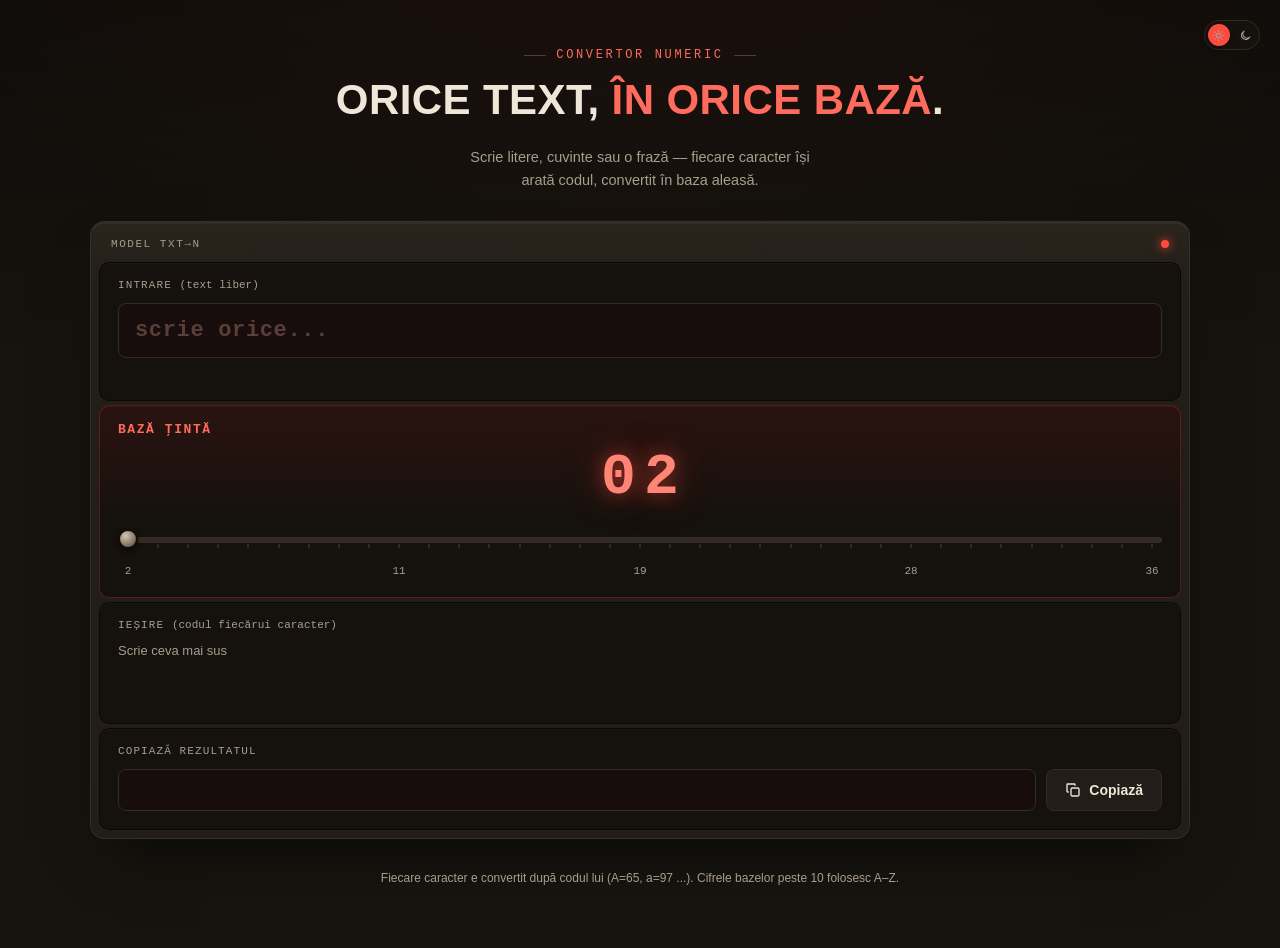
==== commit d4a6aca5: "Update base scale values in index.html" ====
--- a/binar/index.html
+++ b/binar/index.html
@@ -54,8 +54,8 @@
         <input type="range" id="baseRange" class="base-range" min="2" max="36" step="1" value="2" aria-label="Bază țintă, de la 2 la 36">
         <div class="base-ticks" aria-hidden="true"></div>
       </div>
-      <div class="base-scale" aria-hidden="true">
-        <span>2</span><span>10</span><span>16</span><span>26</span><span>36</span>
+      <div class="base-scale" aria-hidden="true" id="baseScale">
+        <span data-value="2">2</span><span data-value="11">11</span><span data-value="19">19</span><span data-value="28">28</span><span data-value="36">36</span>
       </div>
     </div>
 
--- a/binar/style.css
+++ b/binar/style.css
@@ -366,22 +366,26 @@
   background: var(--line);
 }
 
-/* small tick marks under the track, one every 2 units (2–36) */
+/* ticks and labels are positioned in JS, matching the real thumb
+   travel path (inset by half the thumb width on each side) —
+   not just spread evenly across the full element width */
 .base-ticks {
   position: absolute;
-  left: 9px;
-  right: 9px;
+  left: 0;
+  right: 0;
   top: 15px;
   height: 4px;
-  background-image: repeating-linear-gradient(
-    to right,
-    var(--metal-dark) 0,
-    var(--metal-dark) 1px,
-    transparent 1px,
-    transparent calc(100% / 17)
-  );
   pointer-events: none;
   z-index: 1;
+}
+
+.base-ticks .tick {
+  position: absolute;
+  top: 0;
+  width: 1px;
+  height: 4px;
+  background: var(--metal-dark);
+  transform: translateX(-50%);
 }
 
 .base-range:focus-visible {
@@ -390,12 +394,19 @@
 }
 
 .base-scale {
-  display: flex;
-  justify-content: space-between;
+  position: relative;
+  height: 14px;
   margin-top: 10px;
   font-family: var(--font-mono);
   font-size: 11px;
   color: var(--text-dim);
+}
+
+.base-scale span {
+  position: absolute;
+  top: 0;
+  transform: translateX(-50%);
+  white-space: nowrap;
 }
 
 /* ---------------- Nixie tube bank ---------------- */
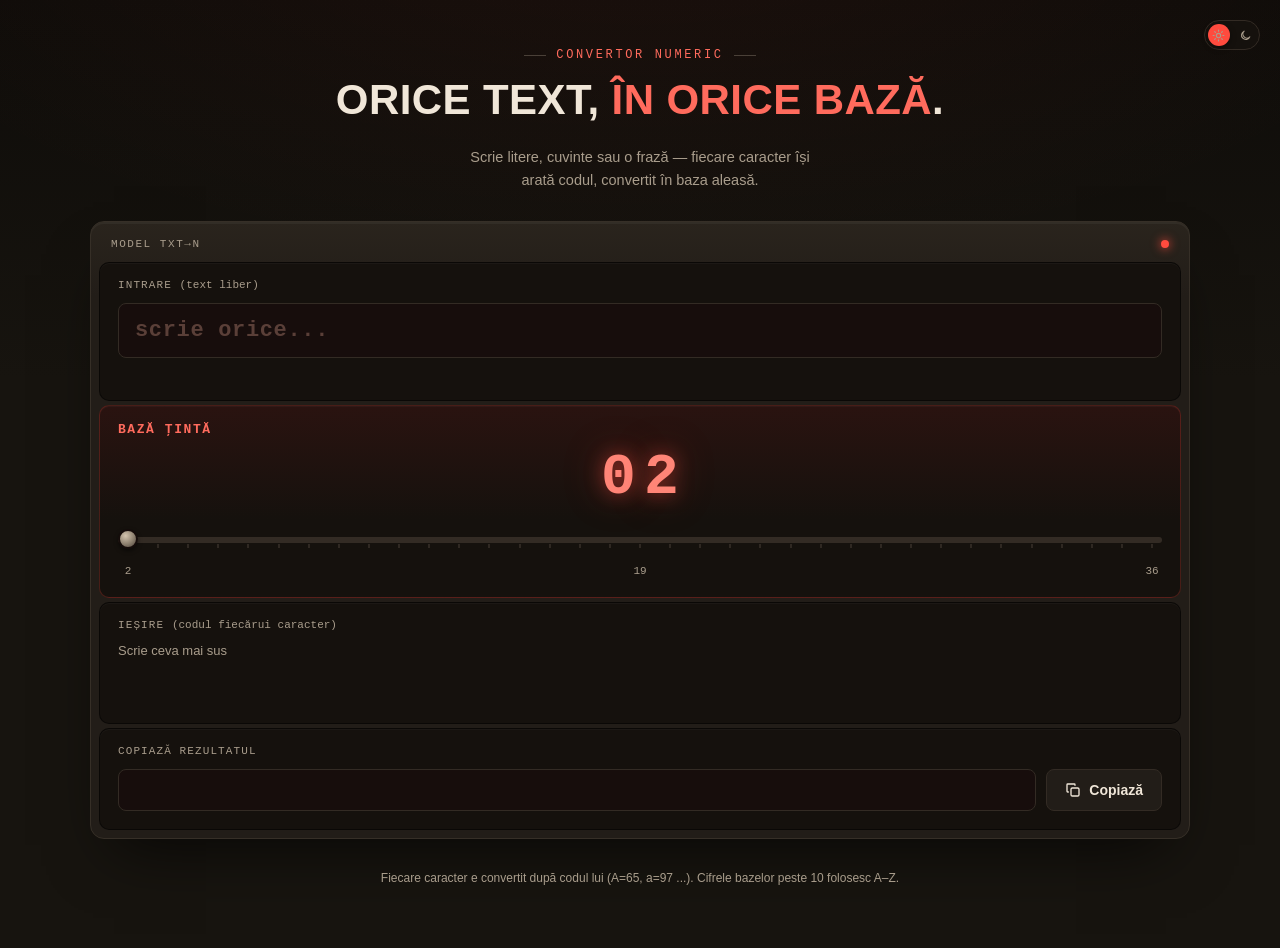
==== commit 8975334c: "Update index.html" ====
--- a/binar/index.html
+++ b/binar/index.html
@@ -55,7 +55,7 @@
         <div class="base-ticks" aria-hidden="true"></div>
       </div>
       <div class="base-scale" aria-hidden="true" id="baseScale">
-        <span data-value="2">2</span><span data-value="11">11</span><span data-value="19">19</span><span data-value="28">28</span><span data-value="36">36</span>
+        <span data-value="2">2</span><span data-value="19">19</span><span data-value="36">36</span>
       </div>
     </div>
 
